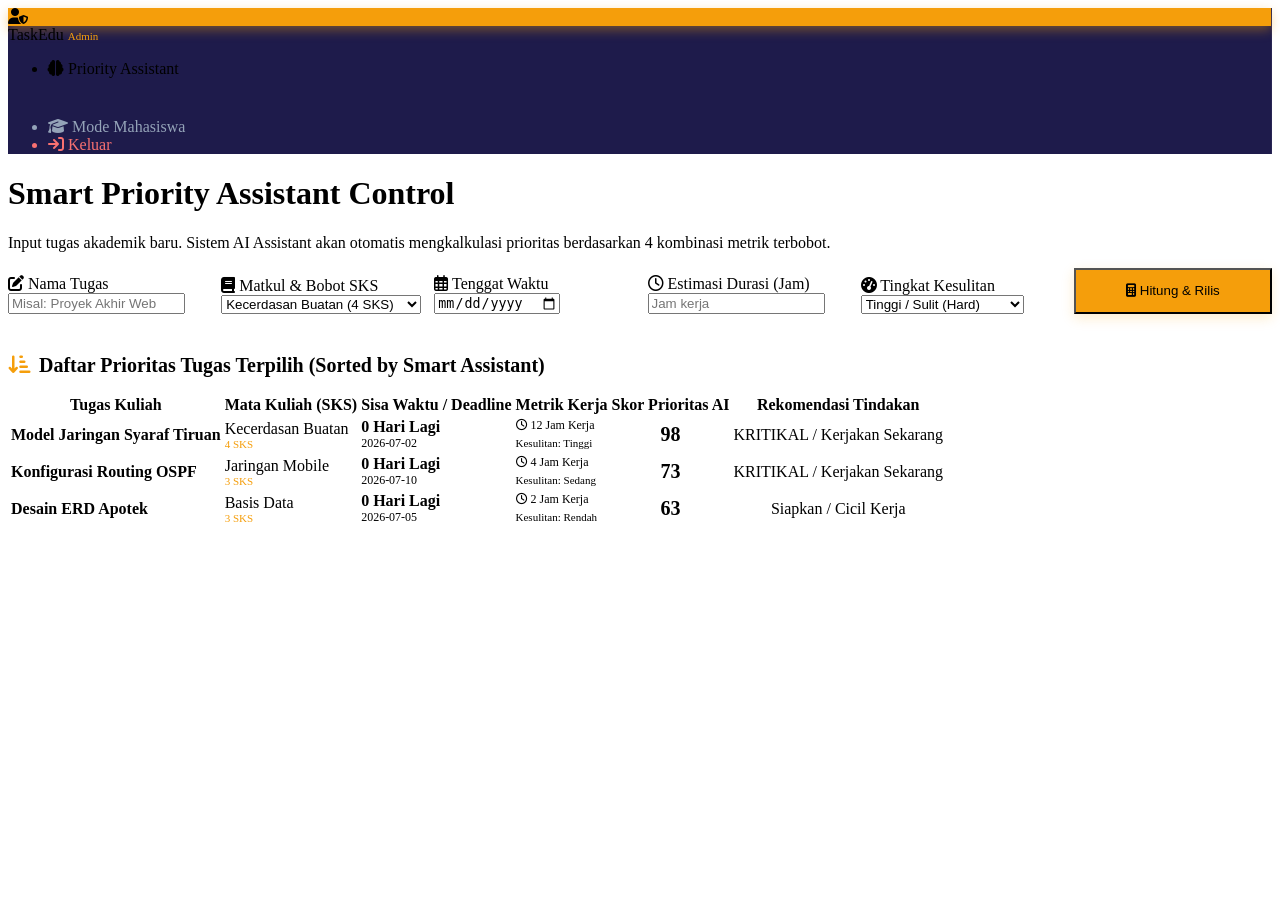
==== admin.html @ 3c5f59f1 "Update and rename Admin.html to admin.html" ====
<!DOCTYPE html>
<html lang="id">
<head>
<meta charset="UTF-8">
<meta name="viewport" content="width=device-width, initial-scale=1.0">
<title>TaskEdu - Admin Panel & Smart Priority Assistant</title>

<link href="https://fonts.googleapis.com/css2?family=Poppins:wght@300;400;500;600;700&display=swap" rel="stylesheet">
<link rel="stylesheet" href="https://cdnjs.cloudflare.com/ajax/libs/font-awesome/6.4.0/css/all.min.css">
<link rel="stylesheet" href="style.css">
</head>

<body>

<div class="toast-container" id="toast-area"></div>

<div class="sidebar" style="background: #1e1b4b; border-right: 1px solid rgba(255,255,255,0.05);">
    <div class="logo-container">
        <div class="logo-icon" style="background: #f59e0b; box-shadow: 0 4px 12px rgba(245, 158, 11, 0.4);"><i class="fa-solid fa-user-shield"></i></div>
        <div class="logo-text">TaskEdu <span style="font-size:11px; color:#f59e0b; block; font-weight:400">Admin</span></div>
    </div>
    <ul class="menu">
        <li class="active" onclick="showPage('admin-priority',this)"><i class="fa-solid fa-brain"></i> Priority Assistant</li>
        <li onclick="window.location.href='index.html'" style="margin-top: 40px; color: #94a3b8;"><i class="fa-solid fa-graduation-cap"></i> Mode Mahasiswa</li>
        <li onclick="window.location.href='login.html'" style="color: #f87171;"><i class="fa-solid fa-arrow-right-to-bracket"></i> Keluar</li>
    </ul>
</div>

<div class="main-content">

    <div id="admin-priority" class="page active">
        <div class="page-header">
            <h1>Smart Priority Assistant Control</h1>
            <p>Input tugas akademik baru. Sistem AI Assistant akan otomatis mengkalkulasi prioritas berdasarkan 4 kombinasi metrik terbobot.</p>
        </div>

        <div class="form-inline" style="align-items: flex-end; display: grid; grid-template-columns: repeat(auto-fit, minmax(180px, 1fr)); gap: 15px;">
            <div class="form-group">
                <label><i class="fa-solid fa-pen-to-square"></i> Nama Tugas</label>
                <input type="text" id="adm-task-name" placeholder="Misal: Proyek Akhir Web">
            </div>
            <div class="form-group">
                <label><i class="fa-solid fa-book"></i> Matkul & Bobot SKS</label>
                <select id="adm-task-course">
                    <option value="Kecerdasan Buatan|4">Kecerdasan Buatan (4 SKS)</option>
                    <option value="Jaringan Mobile|3">Jaringan Mobile (3 SKS)</option>
                    <option value="Basis Data|3">Basis Data (3 SKS)</option>
                    <option value="Metodologi Penelitian|2">Metodologi Penelitian (2 SKS)</option>
                </select>
            </div>
            <div class="form-group">
                <label><i class="fa-regular fa-calendar-days"></i> Tenggat Waktu</label>
                <input type="date" id="adm-task-date">
            </div>
            <div class="form-group">
                <label><i class="fa-regular fa-clock"></i> Estimasi Durasi (Jam)</label>
                <input type="number" id="adm-task-duration" placeholder="Jam kerja" min="1">
            </div>
            <div class="form-group">
                <label><i class="fa-solid fa-gauge-high"></i> Tingkat Kesulitan</label>
                <select id="adm-task-difficulty">
                    <option value="3">Tinggi / Sulit (Hard)</option>
                    <option value="2">Sedang (Medium)</option>
                    <option value="1">Rendah / Mudah (Easy)</option>
                </select>
            </div>
            <button class="btn-primary" onclick="processAdminTask()" style="background:#f59e0b; box-shadow: 0 4px 12px rgba(245, 158, 11, 0.2); height: 46px;">
                <i class="fa-solid fa-calculator"></i> Hitung & Rilis
            </button>
        </div>

        <div class="page-header" style="margin-top: 40px; margin-bottom: 15px;">
            <h2 style="font-size: 20px; font-weight: 600;"><i class="fa-solid fa-arrow-down-short-wide" style="color:#f59e0b; margin-right: 8px;"></i>Daftar Prioritas Tugas Terpilih (Sorted by Smart Assistant)</h2>
        </div>

        <div class="table-container">
            <table>
                <thead>
                    <tr>
                        <th>Tugas Kuliah</th>
                        <th>Mata Kuliah (SKS)</th>
                        <th>Sisa Waktu / Deadline</th>
                        <th>Metrik Kerja</th>
                        <th style="text-align:center">Skor Prioritas AI</th>
                        <th style="text-align:center">Rekomendasi Tindakan</th>
                    </tr>
                </thead>
                <tbody id="admin-priority-table">
                    </tbody>
            </table>
        </div>
    </div>

</div>

<script>
// Mock data awal tugas dengan 4 komponen parameter pendukung
let adminTasks = [
    { id: 1, name: 'Model Jaringan Syaraf Tiruan', course: 'Kecerdasan Buatan', sks: 4, date: '2026-07-02', duration: 12, difficulty: 3 },
    { id: 2, name: 'Konfigurasi Routing OSPF', course: 'Jaringan Mobile', sks: 3, date: '2026-07-10', duration: 4, difficulty: 2 },
    { id: 3, name: 'Desain ERD Apotek', course: 'Basis Data', sks: 3, date: '2026-07-05', duration: 2, difficulty: 1 }
];

function triggerToast(message, icon = "fa-circle-check") {
    const area = document.getElementById('toast-area');
    const toast = document.createElement('div');
    toast.className = 'toast';
    toast.innerHTML = `<i class="fa-solid ${icon}" style="color:#f59e0b"></i> <span>${message}</span>`;
    area.appendChild(toast);
    setTimeout(() => toast.classList.add('show'), 100);
    setTimeout(() => {
        toast.classList.remove('show');
        setTimeout(() => toast.remove(), 400);
    }, 3000);
}

// ALGORITMA UTAMA: SMART PRIORITY ASSISTANT (Weighted Decision Matrix)
function calculatePriorityScore(dateStr, duration, difficulty, sks) {
    const today = new Date();
    const deadline = new Date(dateStr);
    const timeDiff = deadline.getTime() - today.getTime();
    const daysRemaining = Math.max(0, Math.ceil(timeDiff / (1000 * 3600 * 24)));

    // 1. Sub-Skor Urgensi Waktu (Maksimal 40 Poin)
    let urgencyScore = 0;
    if (daysRemaining <= 1) urgencyScore = 40;
    else if (daysRemaining <= 3) urgencyScore = 32;
    else if (daysRemaining <= 7) urgencyScore = 20;
    else urgencyScore = 10;

    // 2. Sub-Skor Kompleksitas Durasi (Maksimal 20 Poin)
    // Kerja keras berdurasi lama (>10 jam) diprioritaskan lebih awal
    let durationScore = Math.min(20, duration * 1.5);

    // 3. Sub-Skor Tingkat Kesulitan (Maksimal 20 Poin)
    // Hard = 20, Medium = 12, Easy = 5
    let difficultyScore = difficulty == 3 ? 20 : (difficulty == 2 ? 12 : 5);

    // 4. Sub-Skor Bobot Mata Kuliah (Maksimal 20 Poin)
    // SKS tinggi memiliki konsekuensi nilai akademik lebih besar
    let sksScore = Math.min(20, sks * 5);

    // Total Akumulasi Skor Otomatis (Skala Maksimal 100)
    const totalScore = Math.round(urgencyScore + durationScore + difficultyScore + sksScore);

    // Tentukan Label Klasifikasi Status Rekomendasi Tindakan
    let label = "Rendah";
    let badgeClass = "priority-low";
    if (totalScore >= 70) {
        label = "KRITIKAL / Kerjakan Sekarang ";
        badgeClass = "priority-high";
    } else if (totalScore >= 45) {
        label = "Siapkan / Cicil Kerja ";
        badgeClass = "priority-medium";
    } else {
        label = "Bisa Ditunda ";
    }

    return { score: totalScore, label, badgeClass, days: daysRemaining };
}

// Render Table Terurut berdasarkan Skor Tertinggi
function renderPriorityEngine() {
    const tbody = document.getElementById('admin-priority-table');
    tbody.innerHTML = "";

    // Lakukan pemetaan skor dan pengurutan (Sorting Descending)
    let calculatedList = adminTasks.map(task => {
        const analysis = calculatePriorityScore(task.date, task.duration, task.difficulty, task.sks);
        return { ...task, analysis };
    }).sort((a, b) => b.analysis.score - a.analysis.score);

    calculatedList.forEach(task => {
        const tr = document.createElement('tr');
        tr.innerHTML = `
            <td style="font-weight:600">${task.name}</td>
            <td><span style="color:var(--text-muted)">${task.course}</span> <small style="display:block; font-size:11px; color:#f59e0b">${task.sks} SKS</small></td>
            <td><strong>${task.analysis.days} Hari Lagi</strong><small style="display:block; font-size:12px; color:var(--text-muted)">${task.date}</small></td>
            <td>
                <span style="font-size:12px; display:block; color:var(--text-main)"><i class="fa-regular fa-clock"></i> ${task.duration} Jam Kerja</span>
                <span style="font-size:11px; color:var(--text-muted)">Kesulitan: ${task.difficulty == 3 ? 'Tinggi' : (task.difficulty == 2 ? 'Sedang' : 'Rendah')}</span>
            </td>
            <td style="text-align:center">
                <div style="font-size:20px; font-weight:700; color:var(--bg-sidebar)">${task.analysis.score}</div>
            </td>
            <td style="text-align:center">
                <span class="priority-badge ${task.analysis.badgeClass}">${task.analysis.label}</span>
            </td>
        `;
        tbody.appendChild(tr);
    });
}

// Proses Penambahan Tugas Kuliah & Deadline Baru oleh Admin
function processAdminTask() {
    const name = document.getElementById('adm-task-name').value;
    const courseData = document.getElementById('adm-task-course').value.split('|');
    const date = document.getElementById('adm-task-date').value;
    const duration = document.getElementById('adm-task-duration').value;
    const difficulty = document.getElementById('adm-task-difficulty').value;

    if (!name.trim() || !date || !duration) {
        triggerToast("Mohon isi seluruh parameter penilaian tugas!", "fa-circle-xmark");
        return;
    }

    const newTask = {
        id: Date.now(),
        name: name,
        course: courseData[0],
        sks: parseInt(courseData[1]),
        date: date,
        duration: parseInt(duration),
        difficulty: parseInt(difficulty)
    };

    adminTasks.push(newTask);
    
    // Reset Form Input
    document.getElementById('adm-task-name').value = "";
    document.getElementById('adm-task-date').value = "";
    document.getElementById('adm-task-duration').value = "";

    renderPriorityEngine();
    triggerToast("Tugas berhasil dikalkulasi & diprioritaskan!");
}

// Jalankan Engine saat Load Awal
renderPriorityEngine();
</script>
</body>
</html>
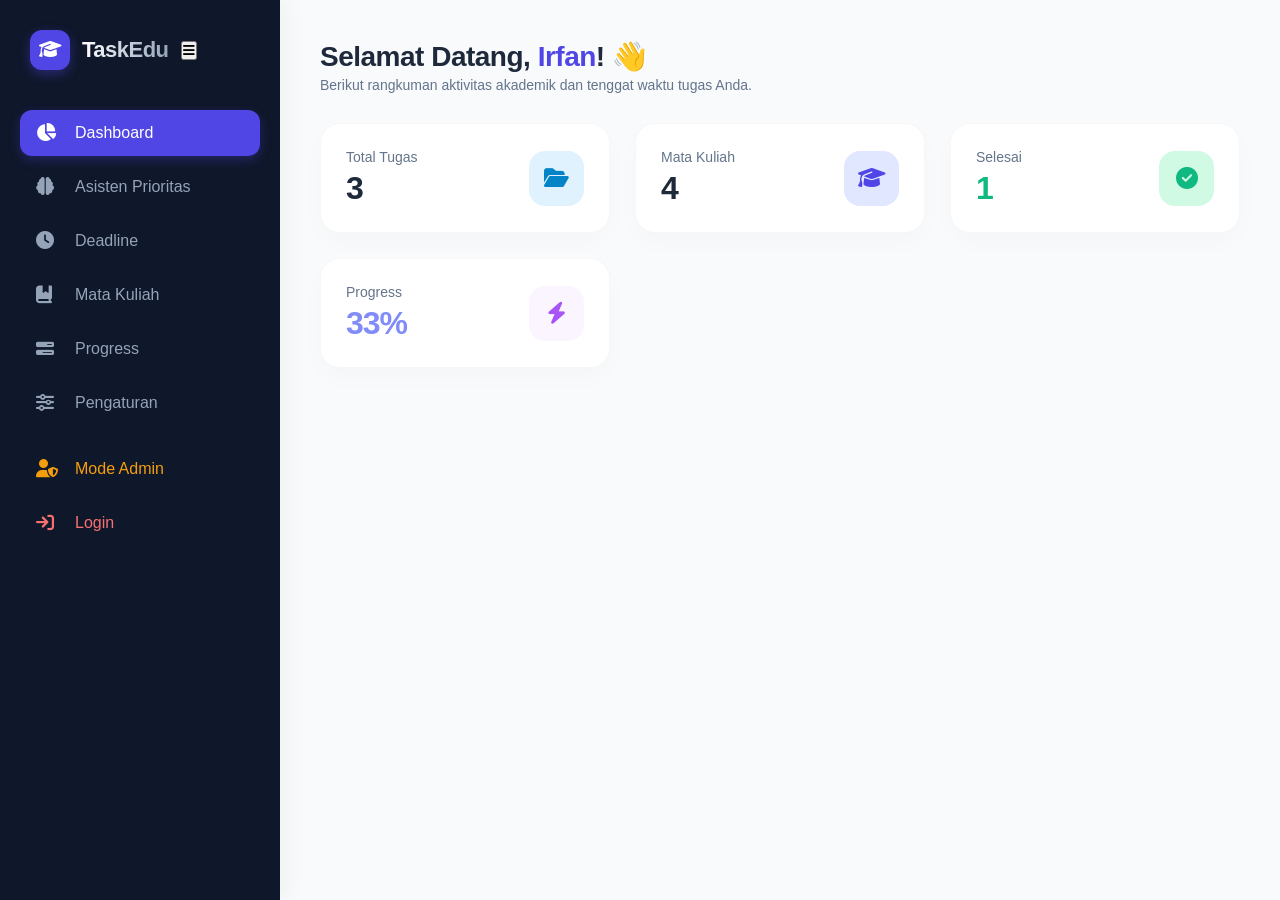
==== commit acd8ff0c: "Update admin.html" ====
--- a/admin.html
+++ b/admin.html
@@ -3,7 +3,7 @@
 <head>
 <meta charset="UTF-8">
 <meta name="viewport" content="width=device-width, initial-scale=1.0">
-<title>TaskEdu - Admin Panel & Smart Priority Assistant</title>
+<title>TaskEdu - Premium Student Dashboard</title>
 
 <link href="https://fonts.googleapis.com/css2?family=Poppins:wght@300;400;500;600;700&display=swap" rel="stylesheet">
 <link rel="stylesheet" href="https://cdnjs.cloudflare.com/ajax/libs/font-awesome/6.4.0/css/all.min.css">
@@ -14,34 +14,82 @@
 
 <div class="toast-container" id="toast-area"></div>
 
-<div class="sidebar" style="background: #1e1b4b; border-right: 1px solid rgba(255,255,255,0.05);">
+<div class="sidebar">
     <div class="logo-container">
-        <div class="logo-icon" style="background: #f59e0b; box-shadow: 0 4px 12px rgba(245, 158, 11, 0.4);"><i class="fa-solid fa-user-shield"></i></div>
-        <div class="logo-text">TaskEdu <span style="font-size:11px; color:#f59e0b; block; font-weight:400">Admin</span></div>
+        <div style="display: flex; align-items: center; gap: 12px;">
+            <div class="logo-icon"><i class="fa-solid fa-graduation-cap"></i></div>
+            <div class="logo-text">TaskEdu</div>
+        </div>
+        <button class="hamburger-toggle" onclick="toggleMobileMenu()">
+            <i class="fa-solid fa-bars"></i>
+        </button>
     </div>
     <ul class="menu">
-        <li class="active" onclick="showPage('admin-priority',this)"><i class="fa-solid fa-brain"></i> Priority Assistant</li>
-        <li onclick="window.location.href='index.html'" style="margin-top: 40px; color: #94a3b8;"><i class="fa-solid fa-graduation-cap"></i> Mode Mahasiswa</li>
-        <li onclick="window.location.href='login.html'" style="color: #f87171;"><i class="fa-solid fa-arrow-right-to-bracket"></i> Keluar</li>
+        <li class="active" onclick="showPage('dashboard',this)"><i class="fa-solid fa-chart-pie"></i> Dashboard</li>
+        <li onclick="showPage('tugas',this)"><i class="fa-solid fa-brain"></i> Asisten Prioritas</li>
+        <li onclick="showPage('deadline',this)"><i class="fa-solid fa-clock"></i> Deadline</li>
+        <li onclick="showPage('matakuliah',this)"><i class="fa-solid fa-book-bookmark"></i> Mata Kuliah</li>
+        <li onclick="showPage('progress',this)"><i class="fa-solid fa-bars-progress"></i> Progress</li>
+        <li onclick="showPage('pengaturan',this)"><i class="fa-solid fa-sliders"></i> Pengaturan</li>
+        <li onclick="window.location.href='admin.html'" style="margin-top: 20px; color: #f59e0b;"><i class="fa-solid fa-user-shield"></i> Mode Admin</li>
+        <li onclick="window.location.href='login.html'" style="color: #f87171;"><i class="fa-solid fa-arrow-right-to-bracket"></i> Login</li>
     </ul>
 </div>
 
 <div class="main-content">
 
-    <div id="admin-priority" class="page active">
-        <div class="page-header">
-            <h1>Smart Priority Assistant Control</h1>
-            <p>Input tugas akademik baru. Sistem AI Assistant akan otomatis mengkalkulasi prioritas berdasarkan 4 kombinasi metrik terbobot.</p>
-        </div>
-
-        <div class="form-inline" style="align-items: flex-end; display: grid; grid-template-columns: repeat(auto-fit, minmax(180px, 1fr)); gap: 15px;">
-            <div class="form-group">
-                <label><i class="fa-solid fa-pen-to-square"></i> Nama Tugas</label>
-                <input type="text" id="adm-task-name" placeholder="Misal: Proyek Akhir Web">
-            </div>
-            <div class="form-group">
-                <label><i class="fa-solid fa-book"></i> Matkul & Bobot SKS</label>
-                <select id="adm-task-course">
+    <div id="dashboard" class="page active">
+        <div class="page-header">
+            <h1>Selamat Datang, <span id="dash-username" style="color:var(--primary)">Irfan</span>! 👋</h1>
+            <p>Berikut rangkuman aktivitas akademik dan tenggat waktu tugas Anda.</p>
+        </div>
+        
+        <div class="cards">
+            <div class="card">
+                <div class="card-info">
+                    <h3>Total Tugas</h3>
+                    <p id="count-total">0</p>
+                </div>
+                <div class="card-icon-box" style="background:#e0f2fe; color:#0284c7;"><i class="fa-solid fa-folder-open"></i></div>
+            </div>
+            <div class="card">
+                <div class="card-info">
+                    <h3>Mata Kuliah</h3>
+                    <p>4</p>
+                </div>
+                <div class="card-icon-box" style="background:var(--primary-light); color:var(--primary)"><i class="fa-solid fa-graduation-cap"></i></div>
+            </div>
+            <div class="card">
+                <div class="card-info">
+                    <h3>Selesai</h3>
+                    <p id="count-selesai" style="color:var(--success)">0</p>
+                </div>
+                <div class="card-icon-box" style="background:var(--success-light); color:var(--success)"><i class="fa-solid fa-circle-check"></i></div>
+            </div>
+            <div class="card">
+                <div class="card-info">
+                    <h3>Progress</h3>
+                    <p id="count-progress" style="color:#818cf8">0%</p>
+                </div>
+                <div class="card-icon-box" style="background:#faf5ff; color:#a855f7;"><i class="fa-solid fa-bolt"></i></div>
+            </div>
+        </div>
+    </div>
+
+    <div id="tugas" class="page">
+        <div class="page-header">
+            <h1>Smart Priority Assistant 🧠</h1>
+            <p>Tugas Anda telah diurutkan secara otomatis dari beban terberat dan deadline terdekat.</p>
+        </div>
+        
+        <div class="form-inline" style="display: grid; grid-template-columns: repeat(auto-fit, minmax(150px, 1fr)); gap: 15px;">
+            <div class="form-group">
+                <label>Nama Tugas</label>
+                <input type="text" id="task-name" placeholder="Misal: Paper AI">
+            </div>
+            <div class="form-group">
+                <label>Mata Kuliah</label>
+                <select id="task-course">
                     <option value="Kecerdasan Buatan|4">Kecerdasan Buatan (4 SKS)</option>
                     <option value="Jaringan Mobile|3">Jaringan Mobile (3 SKS)</option>
                     <option value="Basis Data|3">Basis Data (3 SKS)</option>
@@ -49,28 +97,22 @@
                 </select>
             </div>
             <div class="form-group">
-                <label><i class="fa-regular fa-calendar-days"></i> Tenggat Waktu</label>
-                <input type="date" id="adm-task-date">
-            </div>
-            <div class="form-group">
-                <label><i class="fa-regular fa-clock"></i> Estimasi Durasi (Jam)</label>
-                <input type="number" id="adm-task-duration" placeholder="Jam kerja" min="1">
-            </div>
-            <div class="form-group">
-                <label><i class="fa-solid fa-gauge-high"></i> Tingkat Kesulitan</label>
-                <select id="adm-task-difficulty">
-                    <option value="3">Tinggi / Sulit (Hard)</option>
-                    <option value="2">Sedang (Medium)</option>
-                    <option value="1">Rendah / Mudah (Easy)</option>
+                <label>Deadline</label>
+                <input type="date" id="task-date">
+            </div>
+            <div class="form-group">
+                <label>Estimasi (Jam)</label>
+                <input type="number" id="task-duration" placeholder="Jam" min="1">
+            </div>
+            <div class="form-group">
+                <label>Kesulitan</label>
+                <select id="task-difficulty">
+                    <option value="3">Sulit</option>
+                    <option value="2">Sedang</option>
+                    <option value="1">Mudah</option>
                 </select>
             </div>
-            <button class="btn-primary" onclick="processAdminTask()" style="background:#f59e0b; box-shadow: 0 4px 12px rgba(245, 158, 11, 0.2); height: 46px;">
-                <i class="fa-solid fa-calculator"></i> Hitung & Rilis
-            </button>
-        </div>
-
-        <div class="page-header" style="margin-top: 40px; margin-bottom: 15px;">
-            <h2 style="font-size: 20px; font-weight: 600;"><i class="fa-solid fa-arrow-down-short-wide" style="color:#f59e0b; margin-right: 8px;"></i>Daftar Prioritas Tugas Terpilih (Sorted by Smart Assistant)</h2>
+            <button class="btn-primary" onclick="addTask()"><i class="fa-solid fa-plus"></i> Tambah</button>
         </div>
 
         <div class="table-container">
@@ -78,34 +120,129 @@
                 <thead>
                     <tr>
                         <th>Tugas Kuliah</th>
-                        <th>Mata Kuliah (SKS)</th>
-                        <th>Sisa Waktu / Deadline</th>
-                        <th>Metrik Kerja</th>
-                        <th style="text-align:center">Skor Prioritas AI</th>
+                        <th>Mata Kuliah</th>
+                        <th>Sisa Waktu</th>
+                        <th style="text-align:center">Skor AI</th>
                         <th style="text-align:center">Rekomendasi Tindakan</th>
+                        <th>Status</th>
+                        <th style="text-align:center">Aksi</th>
                     </tr>
                 </thead>
-                <tbody id="admin-priority-table">
-                    </tbody>
+                <tbody id="task-table-body">
+                </tbody>
             </table>
         </div>
     </div>
 
+    <div id="deadline" class="page">
+        <div class="page-header">
+            <h1>Kalender Tenggat Waktu</h1>
+            <p>Daftar urutan deadline terdekat agar manajemen waktu Anda tetap terjadwal.</p>
+        </div>
+        <div class="deadline-grid" id="deadline-grid-container">
+        </div>
+    </div>
+
+    <div id="matakuliah" class="page">
+        <div class="page-header">
+            <h1>Daftar Mata Kuliah</h1>
+            <p>Semester berjalan saat ini.</p>
+        </div>
+        <div class="course-grid">
+            <div class="course-card">
+                <div>
+                    <h3 style="font-size:18px; font-weight:600">Kecerdasan Buatan</h3>
+                    <p style="color: var(--text-muted); font-size:13px; margin-top:5px;">Bobot Kuliah: 4 SKS</p>
+                </div>
+                <i class="fa-solid fa-brain" style="font-size:24px; color:var(--primary)"></i>
+            </div>
+            <div class="course-card">
+                <div>
+                    <h3 style="font-size:18px; font-weight:600">Jaringan Mobile</h3>
+                    <p style="color: var(--text-muted); font-size:13px; margin-top:5px;">Bobot Kuliah: 3 SKS</p>
+                </div>
+                <i class="fa-solid fa-network-wired" style="font-size:24px; color:#ec4899"></i>
+            </div>
+            <div class="course-card">
+                <div>
+                    <h3 style="font-size:18px; font-weight:600">Basis Data</h3>
+                    <p style="color: var(--text-muted); font-size:13px; margin-top:5px;">Bobot Kuliah: 3 SKS</p>
+                </div>
+                <i class="fa-solid fa-database" style="font-size:24px; color:#f59e0b"></i>
+            </div>
+        </div>
+    </div>
+
+    <div id="progress" class="page">
+        <div class="page-header">
+            <h1>Analitik Progres Akademik</h1>
+            <p>Metrik performa penyelesaian kewajiban akademik.</p>
+        </div>
+        <div class="progress-box">
+            <h3 style="font-weight:600; font-size:16px">Rasio Penyelesaian Tugas Global</h3>
+            <div class="progress-bar">
+                <div class="progress-fill" id="main-progress-fill"></div>
+            </div>
+            <p id="main-progress-text" style="font-weight:500; font-size:14px; color:var(--text-main);">
+                0% Tugas Selesai
+            </p>
+        </div>
+    </div>
+
+    <div id="pengaturan" class="page">
+        <div class="page-header">
+            <h1>Pengaturan Akun</h1>
+            <p>Konfigurasi data profil pengguna aplikasi.</p>
+        </div>
+        <div class="form-box" style="background:white; padding:30px; border-radius:20px; box-shadow:0 10px 25px rgba(0,0,0,0.02)">
+            <div class="form-group" style="margin-bottom:20px">
+                <label>Nama Lengkap</label>
+                <input type="text" id="input-nama" value="Irfan" style="background:none">
+            </div>
+            <div class="form-group" style="margin-bottom:20px">
+                <label>Alamat Email</label>
+                <input type="email" value="irfan@email.com" style="background:none">
+            </div>
+            <button class="btn-primary" onclick="saveSettings()"><i class="fa-solid fa-check"></i> Perbarui Profil</button>
+        </div>
+    </div>
+
 </div>
 
 <script>
-// Mock data awal tugas dengan 4 komponen parameter pendukung
-let adminTasks = [
-    { id: 1, name: 'Model Jaringan Syaraf Tiruan', course: 'Kecerdasan Buatan', sks: 4, date: '2026-07-02', duration: 12, difficulty: 3 },
-    { id: 2, name: 'Konfigurasi Routing OSPF', course: 'Jaringan Mobile', sks: 3, date: '2026-07-10', duration: 4, difficulty: 2 },
-    { id: 3, name: 'Desain ERD Apotek', course: 'Basis Data', sks: 3, date: '2026-07-05', duration: 2, difficulty: 1 }
+// Data awal mahasiswa
+let tasks = [
+    { id: 1, name: 'Model Jaringan Syaraf Tiruan', course: 'Kecerdasan Buatan', sks: 4, date: '2026-07-02', duration: 12, difficulty: 3, status: 'pending' },
+    { id: 2, name: 'Konfigurasi Routing OSPF', course: 'Jaringan Mobile', sks: 3, date: '2026-07-10', duration: 4, difficulty: 2, status: 'pending' },
+    { id: 3, name: 'Desain ERD Apotek', course: 'Basis Data', sks: 3, date: '2026-07-05', duration: 2, difficulty: 1, status: 'done' }
 ];
+
+function showPage(pageId, element){
+    document.querySelectorAll('.page').forEach(page=> page.classList.remove('active'));
+    document.getElementById(pageId).classList.add('active');
+    document.querySelectorAll('.menu li').forEach(menu=> menu.classList.remove('active'));
+    element.classList.add('active');
+
+    // Menutup menu drop-down di HP secara otomatis setelah halaman dipilih
+    const mobileMenu = document.querySelector('.menu');
+    if (mobileMenu) {
+        mobileMenu.classList.remove('show-menu');
+    }
+}
+
+// Fungsi Baru: Membuka dan menutup navigasi menu garis 3 di HP
+function toggleMobileMenu() {
+    const menu = document.querySelector('.menu');
+    if (menu) {
+        menu.classList.toggle('show-menu');
+    }
+}
 
 function triggerToast(message, icon = "fa-circle-check") {
     const area = document.getElementById('toast-area');
     const toast = document.createElement('div');
     toast.className = 'toast';
-    toast.innerHTML = `<i class="fa-solid ${icon}" style="color:#f59e0b"></i> <span>${message}</span>`;
+    toast.innerHTML = `<i class="fa-solid ${icon}"></i> <span>${message}</span>`;
     area.appendChild(toast);
     setTimeout(() => toast.classList.add('show'), 100);
     setTimeout(() => {
@@ -114,119 +251,149 @@
     }, 3000);
 }
 
-// ALGORITMA UTAMA: SMART PRIORITY ASSISTANT (Weighted Decision Matrix)
-function calculatePriorityScore(dateStr, duration, difficulty, sks) {
+// ALGORITMA SMART PRIORITY ENGINE (Sinkron dengan Admin)
+function calculatePriority(dateStr, duration, difficulty, sks) {
     const today = new Date();
     const deadline = new Date(dateStr);
     const timeDiff = deadline.getTime() - today.getTime();
     const daysRemaining = Math.max(0, Math.ceil(timeDiff / (1000 * 3600 * 24)));
 
-    // 1. Sub-Skor Urgensi Waktu (Maksimal 40 Poin)
-    let urgencyScore = 0;
-    if (daysRemaining <= 1) urgencyScore = 40;
-    else if (daysRemaining <= 3) urgencyScore = 32;
-    else if (daysRemaining <= 7) urgencyScore = 20;
-    else urgencyScore = 10;
-
-    // 2. Sub-Skor Kompleksitas Durasi (Maksimal 20 Poin)
-    // Kerja keras berdurasi lama (>10 jam) diprioritaskan lebih awal
+    let urgency = daysRemaining <= 1 ? 40 : (daysRemaining <= 3 ? 32 : (daysRemaining <= 7 ? 20 : 10));
     let durationScore = Math.min(20, duration * 1.5);
-
-    // 3. Sub-Skor Tingkat Kesulitan (Maksimal 20 Poin)
-    // Hard = 20, Medium = 12, Easy = 5
     let difficultyScore = difficulty == 3 ? 20 : (difficulty == 2 ? 12 : 5);
-
-    // 4. Sub-Skor Bobot Mata Kuliah (Maksimal 20 Poin)
-    // SKS tinggi memiliki konsekuensi nilai akademik lebih besar
     let sksScore = Math.min(20, sks * 5);
 
-    // Total Akumulasi Skor Otomatis (Skala Maksimal 100)
-    const totalScore = Math.round(urgencyScore + durationScore + difficultyScore + sksScore);
-
-    // Tentukan Label Klasifikasi Status Rekomendasi Tindakan
-    let label = "Rendah";
-    let badgeClass = "priority-low";
-    if (totalScore >= 70) {
-        label = "KRITIKAL / Kerjakan Sekarang ";
-        badgeClass = "priority-high";
-    } else if (totalScore >= 45) {
-        label = "Siapkan / Cicil Kerja ";
-        badgeClass = "priority-medium";
-    } else {
-        label = "Bisa Ditunda ";
-    }
-
-    return { score: totalScore, label, badgeClass, days: daysRemaining };
-}
-
-// Render Table Terurut berdasarkan Skor Tertinggi
-function renderPriorityEngine() {
-    const tbody = document.getElementById('admin-priority-table');
+    const score = Math.round(urgency + durationScore + difficultyScore + sksScore);
+
+    let label = "Bisa Ditunda 💤";
+    let badge = "priority-low";
+    if (score >= 70) { label = "KRITIKAL 🚨"; badge = "priority-high"; }
+    else if (score >= 45) { label = "Cicil Kerja ⏳"; badge = "priority-medium"; }
+
+    return { score, label, badge, days: daysRemaining };
+}
+
+function appEngineRender() {
+    const tbody = document.getElementById('task-table-body');
+    const deadlineGrid = document.getElementById('deadline-grid-container');
+    
     tbody.innerHTML = "";
-
-    // Lakukan pemetaan skor dan pengurutan (Sorting Descending)
-    let calculatedList = adminTasks.map(task => {
-        const analysis = calculatePriorityScore(task.date, task.duration, task.difficulty, task.sks);
-        return { ...task, analysis };
-    }).sort((a, b) => b.analysis.score - a.analysis.score);
-
-    calculatedList.forEach(task => {
+    deadlineGrid.innerHTML = "";
+    let completedCount = 0;
+
+    let sortedTasks = tasks.map(t => {
+        return { ...t, analysis: calculatePriority(t.date, t.duration, t.difficulty, t.sks) };
+    }).sort((a, b) => {
+        if (a.status === b.status) return b.analysis.score - a.analysis.score;
+        return a.status === 'done' ? 1 : -1;
+    });
+
+    sortedTasks.forEach(task => {
+        if(task.status === 'done') completedCount++;
+
         const tr = document.createElement('tr');
         tr.innerHTML = `
             <td style="font-weight:600">${task.name}</td>
-            <td><span style="color:var(--text-muted)">${task.course}</span> <small style="display:block; font-size:11px; color:#f59e0b">${task.sks} SKS</small></td>
-            <td><strong>${task.analysis.days} Hari Lagi</strong><small style="display:block; font-size:12px; color:var(--text-muted)">${task.date}</small></td>
+            <td><span style="color:var(--text-muted)">${task.course}</span> <small style="display:block;font-size:11px;color:var(--primary)">${task.sks} SKS</small></td>
+            <td><strong>${task.analysis.days} Hari Lagi</strong><small style="display:block;font-size:11px;color:var(--text-muted)">${task.date}</small></td>
+            <td style="text-align:center; font-weight:700; font-size:16px">${task.status === 'done' ? '-' : task.analysis.score}</td>
+            <td style="text-align:center">
+                ${task.status === 'done' ? '<span class="priority-badge" style="background:#e2e8f0;color:#64748b">Selesai</span>' : `<span class="priority-badge ${task.analysis.badge}">${task.analysis.label}</span>`}
+            </td>
             <td>
-                <span style="font-size:12px; display:block; color:var(--text-main)"><i class="fa-regular fa-clock"></i> ${task.duration} Jam Kerja</span>
-                <span style="font-size:11px; color:var(--text-muted)">Kesulitan: ${task.difficulty == 3 ? 'Tinggi' : (task.difficulty == 2 ? 'Sedang' : 'Rendah')}</span>
+                <span class="status-badge ${task.status}" onclick="toggleTaskStatus(${task.id})">
+                    <i class="fa-solid ${task.status === 'done' ? 'fa-check-circle' : 'fa-circle-dot'}"></i>
+                    ${task.status === 'done' ? 'Selesai' : 'Belum'}
+                </span>
             </td>
             <td style="text-align:center">
-                <div style="font-size:20px; font-weight:700; color:var(--bg-sidebar)">${task.analysis.score}</div>
-            </td>
-            <td style="text-align:center">
-                <span class="priority-badge ${task.analysis.badgeClass}">${task.analysis.label}</span>
+                <button class="btn-delete" onclick="deleteTask(${task.id})"><i class="fa-regular fa-trash-can"></i></button>
             </td>
         `;
         tbody.appendChild(tr);
+
+        if(task.status === 'pending') {
+            const dCard = document.createElement('div');
+            dCard.className = 'deadline-card';
+            dCard.style.borderLeft = task.analysis.score >= 70 ? "6px solid var(--danger)" : "6px solid #f59e0b";
+            dCard.innerHTML = `
+                <h3 style="font-weight:600; font-size:16px">${task.name}</h3>
+                <p style="color:var(--text-muted); font-size:13px">${task.course}</p>
+                <p style="color:var(--danger); font-weight:600; font-size:14px; margin-top:15px">
+                    <i class="fa-solid fa-hourglass-half"></i> ${task.analysis.days} Hari Lagi (${task.analysis.label})
+                </p>
+            `;
+            deadlineGrid.appendChild(dCard);
+        }
     });
-}
-
-// Proses Penambahan Tugas Kuliah & Deadline Baru oleh Admin
-function processAdminTask() {
-    const name = document.getElementById('adm-task-name').value;
-    const courseData = document.getElementById('adm-task-course').value.split('|');
-    const date = document.getElementById('adm-task-date').value;
-    const duration = document.getElementById('adm-task-duration').value;
-    const difficulty = document.getElementById('adm-task-difficulty').value;
-
-    if (!name.trim() || !date || !duration) {
-        triggerToast("Mohon isi seluruh parameter penilaian tugas!", "fa-circle-xmark");
+
+    if(deadlineGrid.innerHTML === "") {
+        deadlineGrid.innerHTML = `<p style="color:var(--text-muted);">🎉 Semua deadline aman atau telah diselesaikan!</p>`;
+    }
+
+    const totalCount = tasks.length;
+    const progressPercent = totalCount > 0 ? Math.round((completedCount / totalCount) * 100) : 0;
+
+    document.getElementById('count-total').innerText = totalCount;
+    document.getElementById('count-selesai').innerText = completedCount;
+    document.getElementById('count-progress').innerText = progressPercent + "%";
+    document.getElementById('main-progress-fill').style.width = progressPercent + "%";
+    document.getElementById('main-progress-text').innerText = `${progressPercent}% Tugas Kuliah Telah Diselesaikan`;
+}
+
+function addTask() {
+    const nameInput = document.getElementById('task-name');
+    const courseData = document.getElementById('task-course').value.split('|');
+    const dateInput = document.getElementById('task-date');
+    const durationInput = document.getElementById('task-duration');
+    const difficultyInput = document.getElementById('task-difficulty');
+
+    if(!nameInput.value.trim() || !dateInput.value || !durationInput.value) {
+        triggerToast("Gagal! Mohon lengkapi seluruh kolom.", "fa-circle-xmark");
         return;
     }
 
-    const newTask = {
+    tasks.push({
         id: Date.now(),
-        name: name,
+        name: nameInput.value,
         course: courseData[0],
         sks: parseInt(courseData[1]),
-        date: date,
-        duration: parseInt(duration),
-        difficulty: parseInt(difficulty)
-    };
-
-    adminTasks.push(newTask);
-    
-    // Reset Form Input
-    document.getElementById('adm-task-name').value = "";
-    document.getElementById('adm-task-date').value = "";
-    document.getElementById('adm-task-duration').value = "";
-
-    renderPriorityEngine();
-    triggerToast("Tugas berhasil dikalkulasi & diprioritaskan!");
-}
-
-// Jalankan Engine saat Load Awal
-renderPriorityEngine();
+        date: dateInput.value,
+        duration: parseInt(durationInput.value),
+        difficulty: parseInt(difficultyInput.value),
+        status: 'pending'
+    });
+
+    nameInput.value = "";
+    dateInput.value = "";
+    durationInput.value = "";
+    appEngineRender();
+    triggerToast("Tugas mandiri berhasil dimasukkan ke AI Assistant!");
+}
+
+function toggleTaskStatus(id) {
+    tasks = tasks.map(t => {
+        if(t.id === id) t.status = t.status === 'done' ? 'pending' : 'done';
+        return t;
+    });
+    appEngineRender();
+}
+
+function deleteTask(id) {
+    tasks = tasks.filter(t => t.id !== id);
+    appEngineRender();
+    triggerToast("Tugas berhasil dihapus.", "fa-trash-can");
+}
+
+function saveSettings() {
+    const nameValue = document.getElementById('input-nama').value;
+    if(nameValue.trim() !== "") {
+        document.getElementById('dash-username').innerText = nameValue;
+        triggerToast("Profil Anda berhasil diperbarui!");
+    }
+}
+
+appEngineRender();
 </script>
 </body>
 </html>
--- a/style.css
+++ b/style.css
@@ -0,0 +1,660 @@
+:root {
+    --primary: #4f46e5;
+    --primary-hover: #4338ca;
+    --primary-light: #e0e7ff;
+    --bg-main: #f8fafc;
+    --bg-sidebar: #0f172a;
+    --text-main: #1e293b;
+    --text-muted: #64748b;
+    --success: #10b981;
+    --success-light: #d1fae5;
+    --danger: #ef4444;
+    --danger-light: #fee2e2;
+    --border: #e2e8f0;
+}
+
+*{
+    margin:0;
+    padding:0;
+    box-sizing:border-box;
+    font-family:'Poppins',sans-serif;
+}
+
+body{
+    display:flex;
+    min-height:100vh;
+    background: var(--bg-main);
+    color: var(--text-main);
+}
+
+/* ==========================================================================
+   HALAMAN LOGIN STYLES
+   ========================================================================== */
+.login-container {
+    flex: 1;
+    display: flex;
+    align-items: center;
+    justify-content: center;
+    padding: 20px;
+    background: var(--bg-main);
+}
+
+.login-card {
+    background: white;
+    padding: 40px;
+    border-radius: 24px;
+    box-shadow: 0 15px 35px rgba(0,0,0,0.03);
+    width: 100%;
+    max-width: 450px;
+    border: 1px solid rgba(0,0,0,0.02);
+}
+
+.brand-header {
+    display: flex;
+    align-items: center;
+    gap: 12px;
+    justify-content: center;
+    margin-bottom: 24px;
+}
+
+.brand-name {
+    font-size: 24px;
+    font-weight: 700;
+    color: var(--text-main);
+}
+
+.auth-header {
+    text-align: center;
+    margin-bottom: 30px;
+}
+
+.auth-header h2 {
+    font-size: 22px;
+    font-weight: 700;
+    color: var(--text-main);
+}
+
+.auth-header p {
+    color: var(--text-muted);
+    font-size: 14px;
+    margin-top: 5px;
+}
+
+.password-wrapper {
+    position: relative;
+    display: flex;
+    align-items: center;
+}
+
+.toggle-password {
+    position: absolute;
+    right: 16px;
+    color: var(--text-muted);
+    cursor: pointer;
+}
+
+.form-actions {
+    display: flex;
+    justify-content: space-between;
+    align-items: center;
+    margin-bottom: 24px;
+    font-size: 14px;
+}
+
+.remember-me {
+    display: flex;
+    align-items: center;
+    gap: 8px;
+    color: var(--text-main);
+    cursor: pointer;
+}
+
+.forgot-link {
+    color: var(--primary);
+    text-decoration: none;
+    font-weight: 500;
+}
+
+.forgot-link:hover {
+    text-decoration: underline;
+}
+
+.btn-submit {
+    width: 100%;
+    padding: 14px;
+    border: none;
+    background: var(--primary);
+    color: white;
+    border-radius: 12px;
+    cursor: pointer;
+    font-weight: 600;
+    font-size: 15px;
+    transition: all 0.2s;
+    display: flex;
+    align-items: center;
+    justify-content: center;
+    gap: 10px;
+    box-shadow: 0 4px 12px rgba(79, 70, 229, 0.2);
+}
+
+.btn-submit:hover {
+    background: var(--primary-hover);
+    box-shadow: 0 6px 16px rgba(79, 70, 229, 0.3);
+}
+
+.auth-footer {
+    text-align: center;
+    margin-top: 25px;
+    font-size: 14px;
+    color: var(--text-muted);
+}
+
+.auth-footer a {
+    color: var(--primary);
+    text-decoration: none;
+    font-weight: 600;
+}
+
+.auth-footer a:hover {
+    text-decoration: underline;
+}
+
+/* ==========================================================================
+   HALAMAN DASHBOARD STYLES
+   ========================================================================== */
+.sidebar{
+    width:280px;
+    background: var(--bg-sidebar);
+    color: white;
+    padding: 30px 20px;
+    display: flex;
+    flex-direction: column;
+    box-shadow: 4px 0 25px rgba(0,0,0,0.05);
+}
+
+.logo-container {
+    display: flex;
+    align-items: center;
+    gap: 12px;
+    padding: 0 10px 40px 10px;
+}
+
+.logo-icon {
+    background: var(--primary);
+    width: 40px;
+    height: 40px;
+    border-radius: 12px;
+    display: flex;
+    align-items: center;
+    justify-content: center;
+    font-size: 18px;
+    box-shadow: 0 4px 12px rgba(79, 70, 229, 0.4);
+}
+
+.logo-text {
+    font-size: 22px;
+    font-weight: 700;
+    letter-spacing: -0.5px;
+    background: linear-gradient(to right, #fff, #94a3b8);
+    -webkit-background-clip: text;
+    -webkit-text-fill-color: transparent;
+}
+
+.menu{
+    list-style:none;
+}
+
+.menu li{
+    padding: 14px 16px;
+    margin-bottom: 8px;
+    border-radius: 12px;
+    cursor:pointer;
+    transition: all .3s ease;
+    display: flex;
+    align-items: center;
+    gap: 15px;
+    color: #94a3b8;
+    font-weight: 500;
+}
+
+.menu li i {
+    font-size: 18px;
+    width: 24px;
+}
+
+.menu li:hover {
+    color: white;
+    background: rgba(255,255,255,0.05);
+}
+
+.menu li.active{
+    background: var(--primary);
+    color: white;
+    box-shadow: 0 4px 12px rgba(79, 70, 229, 0.3);
+}
+
+.main-content{
+    flex:1;
+    padding: 40px;
+    max-height: 100vh;
+    overflow-y: auto;
+}
+
+.page-header {
+    margin-bottom: 30px;
+}
+
+.page-header h1 {
+    font-size: 28px;
+    font-weight: 700;
+    letter-spacing: -0.5px;
+}
+
+.page-header p {
+    color: var(--text-muted);
+    font-size: 14px;
+    margin-top: 4px;
+}
+
+.page{
+    display:none;
+    animation: slideUp 0.4s cubic-bezier(0.16, 1, 0.3, 1);
+}
+
+.page.active{
+    display:block;
+}
+
+@keyframes slideUp {
+    from { opacity: 0; transform: translateY(15px); }
+    to { opacity: 1; transform: translateY(0); }
+}
+
+.cards{
+    display:grid;
+    grid-template-columns:repeat(auto-fit,minmax(220px,1fr));
+    gap:25px;
+}
+
+.card{
+    background:white;
+    padding:25px;
+    border-radius:20px;
+    box-shadow:0 10px 25px rgba(0,0,0,0.02);
+    border: 1px solid rgba(0,0,0,0.03);
+    display: flex;
+    align-items: center;
+    justify-content: space-between;
+    transition: transform 0.3s ease, box-shadow 0.3s ease;
+}
+
+.card:hover {
+    transform: translateY(-5px);
+    box-shadow: 0 15px 30px rgba(0,0,0,0.06);
+}
+
+.card-info h3{
+    color: var(--text-muted);
+    font-size: 14px;
+    font-weight: 500;
+}
+
+.card-info p{
+    font-size:32px;
+    font-weight:700;
+    color: var(--text-main);
+    margin-top:5px;
+    letter-spacing: -1px;
+}
+
+.card-icon-box {
+    width: 55px;
+    height: 55px;
+    border-radius: 16px;
+    display: flex;
+    align-items: center;
+    justify-content: center;
+    font-size: 22px;
+}
+
+.form-inline {
+    background: white;
+    padding: 25px;
+    border-radius: 20px;
+    margin-bottom: 30px;
+    display: flex;
+    gap: 20px;
+    flex-wrap: wrap;
+    align-items: flex-end;
+    box-shadow: 0 10px 25px rgba(0,0,0,0.02);
+    border: 1px solid rgba(0,0,0,0.03);
+}
+
+.form-group {
+    flex: 1;
+    min-width: 180px;
+}
+
+.form-group label {
+    font-size: 13px;
+    font-weight: 600;
+    color: var(--text-main);
+    display: block;
+    margin-bottom: 8px;
+}
+
+.form-group input, .form-group select {
+    width: 100%;
+    padding: 12px 16px;
+    border: 1px solid var(--border);
+    border-radius: 12px;
+    outline: none;
+    font-size: 14px;
+    transition: all 0.3s;
+    background: #f8fafc;
+}
+
+.form-group input:focus, .form-group select:focus {
+    border-color: var(--primary);
+    background: white;
+    box-shadow: 0 0 0 4px var(--primary-light);
+}
+
+.table-container {
+    background: white;
+    border-radius: 20px;
+    overflow: hidden;
+    box-shadow: 0 10px 25px rgba(0,0,0,0.02);
+    border: 1px solid rgba(0,0,0,0.03);
+}
+
+table{
+    width:100%;
+    border-collapse:collapse;
+}
+
+table th{
+    background-color: #f8fafc;
+    color: var(--text-muted);
+    font-weight: 600;
+    font-size: 13px;
+    text-transform: uppercase;
+    letter-spacing: 0.5px;
+    padding: 18px 24px;
+    border-bottom: 1px solid var(--border);
+    text-align: left;
+}
+
+table td{
+    padding: 20px 24px;
+    border-bottom: 1px solid #f1f5f9;
+    font-size: 14px;
+}
+
+table tr:last-child td {
+    border-bottom: none;
+}
+
+table tr {
+    transition: background 0.2s;
+}
+
+table tr:hover {
+    background-color: #f8fafc;
+}
+
+.status-badge {
+    padding: 6px 14px;
+    border-radius: 50px;
+    font-size: 12px;
+    font-weight: 600;
+    cursor: pointer;
+    display: inline-flex;
+    align-items: center;
+    gap: 6px;
+    transition: all 0.2s ease;
+}
+
+.status-badge.pending{
+    background: var(--danger-light);
+    color: var(--danger);
+}
+
+.status-badge.done{
+    background: var(--success-light);
+    color: var(--success);
+}
+
+.status-badge:hover {
+    transform: scale(1.05);
+}
+
+.btn-delete {
+    background: none;
+    border: none;
+    color: var(--text-muted);
+    cursor: pointer;
+    padding: 5px;
+    border-radius: 8px;
+    transition: all 0.2s;
+}
+
+.btn-delete:hover {
+    color: var(--danger);
+    background: var(--danger-light);
+}
+
+.deadline-grid, .course-grid{
+    display:grid;
+    grid-template-columns:repeat(auto-fit,minmax(280px,1fr));
+    gap:25px;
+}
+
+.deadline-card{
+    background:white;
+    padding:25px;
+    border-radius:20px;
+    border-left:6px solid var(--danger);
+    box-shadow: 0 10px 25px rgba(0,0,0,0.02);
+    transition: .3s;
+}
+
+.deadline-card:hover {
+    transform: translateY(-3px) scale(1.01);
+    box-shadow: 0 12px 25px rgba(0,0,0,0.05);
+}
+
+.course-card{
+    background:white;
+    padding:25px;
+    border-radius:20px;
+    box-shadow: 0 10px 25px rgba(0,0,0,0.02);
+    border-top: 5px solid var(--primary);
+    transition: .3s;
+    display: flex;
+    justify-content: space-between;
+    align-items: center;
+}
+
+.progress-box{
+    background:white;
+    padding:30px;
+    border-radius:20px;
+    box-shadow: 0 10px 25px rgba(0,0,0,0.02);
+}
+
+.progress-bar{
+    width:100%;
+    height:16px;
+    background:#e2e8f0;
+    border-radius:50px;
+    margin: 20px 0;
+    overflow: hidden;
+}
+
+.progress-fill{
+    width: 0%;
+    height:100%;
+    background: linear-gradient(90deg, var(--primary), #818cf8);
+    border-radius:50px;
+    transition: width 0.8s cubic-bezier(0.4, 0, 0.2, 1);
+}
+
+.btn-primary {
+    padding: 12px 28px;
+    border: none;
+    background: var(--primary);
+    color: white;
+    border-radius: 12px;
+    cursor: pointer;
+    font-weight: 600;
+    font-size: 14px;
+    transition: all 0.2s;
+    box-shadow: 0 4px 12px rgba(79, 70, 229, 0.2);
+}
+
+.btn-primary:hover {
+    background: var(--primary-hover);
+    box-shadow: 0 6px 16px rgba(79, 70, 229, 0.3);
+}
+
+.toast-container {
+    position: fixed;
+    top: 20px;
+    right: 20px;
+    z-index: 1000;
+}
+
+.toast {
+    background: #0f172a;
+    color: white;
+    padding: 16px 25px;
+    border-radius: 12px;
+    box-shadow: 0 10px 25px rgba(0,0,0,0.2);
+    display: flex;
+    align-items: center;
+    gap: 12px;
+    margin-bottom: 10px;
+    transform: translateX(120%);
+    transition: transform 0.4s cubic-bezier(0.175, 0.885, 0.32, 1.275);
+    font-size: 14px;
+}
+
+.toast.show {
+    transform: translateX(0);
+}
+/* ==========================================================================
+   RESPONSIVE DESIGN (Optimal di Handphone, Desktop Tetap Aman)
+   ========================================================================== */
+@media (max-width: 768px) {
+    body { 
+        flex-direction: column; 
+    }
+    
+    /* Perbaikan Navigasi Sidebar di HP */
+    .sidebar { 
+        width: 100%; 
+        padding: 15px; 
+        border-right: none !important;
+        border-bottom: 1px solid rgba(255,255,255,0.05);
+    }
+    
+    .logo-container { 
+        padding-bottom: 15px; 
+        justify-content: center;
+    }
+    
+    .menu {
+        display: flex;
+        flex-wrap: wrap;
+        gap: 8px;
+        justify-content: center;
+    }
+    
+    .menu li {
+        margin-bottom: 0;
+        padding: 8px 12px;
+        font-size: 12px;
+        gap: 8px;
+    }
+    
+    .menu li i {
+        font-size: 14px;
+        width: auto;
+    }
+    
+    .menu li[style*="margin-top"] {
+        margin-top: 0 !important; /* Menghilangkan margin jauh di mode HP */
+    }
+
+    /* Perbaikan Konten Utama */
+    .main-content { 
+        padding: 20px 15px; 
+        max-height: none; /* Biar scroll bawaan HP lancar */
+        overflow-y: visible;
+    }
+    
+    .page-header h1 {
+        font-size: 22px;
+    }
+    
+    /* Layout Form & Input Box */
+    .form-inline {
+        padding: 15px;
+        gap: 12px;
+        display: flex !important;
+        flex-direction: column;
+        align-items: stretch !important;
+    }
+    
+    .form-group {
+        width: 100%;
+        min-width: 100%;
+    }
+    
+    .btn-primary, .form-inline button {
+        width: 100%;
+        height: 46px;
+        display: flex;
+        align-items: center;
+        justify-content: center;
+    }
+
+    /* Tabel Responsif (Bisa di-swipe kanan-kiri agar tidak merusak layout) */
+    .table-container {
+        overflow-x: auto;
+        -webkit-overflow-scrolling: touch;
+    }
+    
+    table th, table td {
+        padding: 12px 14px;
+        font-size: 13px;
+        white-space: nowrap; /* Mencegah teks terpotong ke bawah secara berantakan */
+    }
+    
+    /* Grid Konten (Cards & Deadline) */
+    .cards, .deadline-grid, .course-grid {
+        grid-template-columns: 1fr; /* Menjadi 1 kolom penuh di HP */
+        gap: 15px;
+    }
+    
+    .card, .deadline-card, .course-card {
+        padding: 18px;
+    }
+    
+    .card-info p {
+        font-size: 26px;
+    }
+
+    /* Halaman Login di HP */
+    .login-container { 
+        min-height: calc(100vh - 120px);
+        padding: 15px;
+    }
+    
+    .login-card {
+        padding: 25px 20px;
+        border-radius: 16px;
+    }
+}
+}
